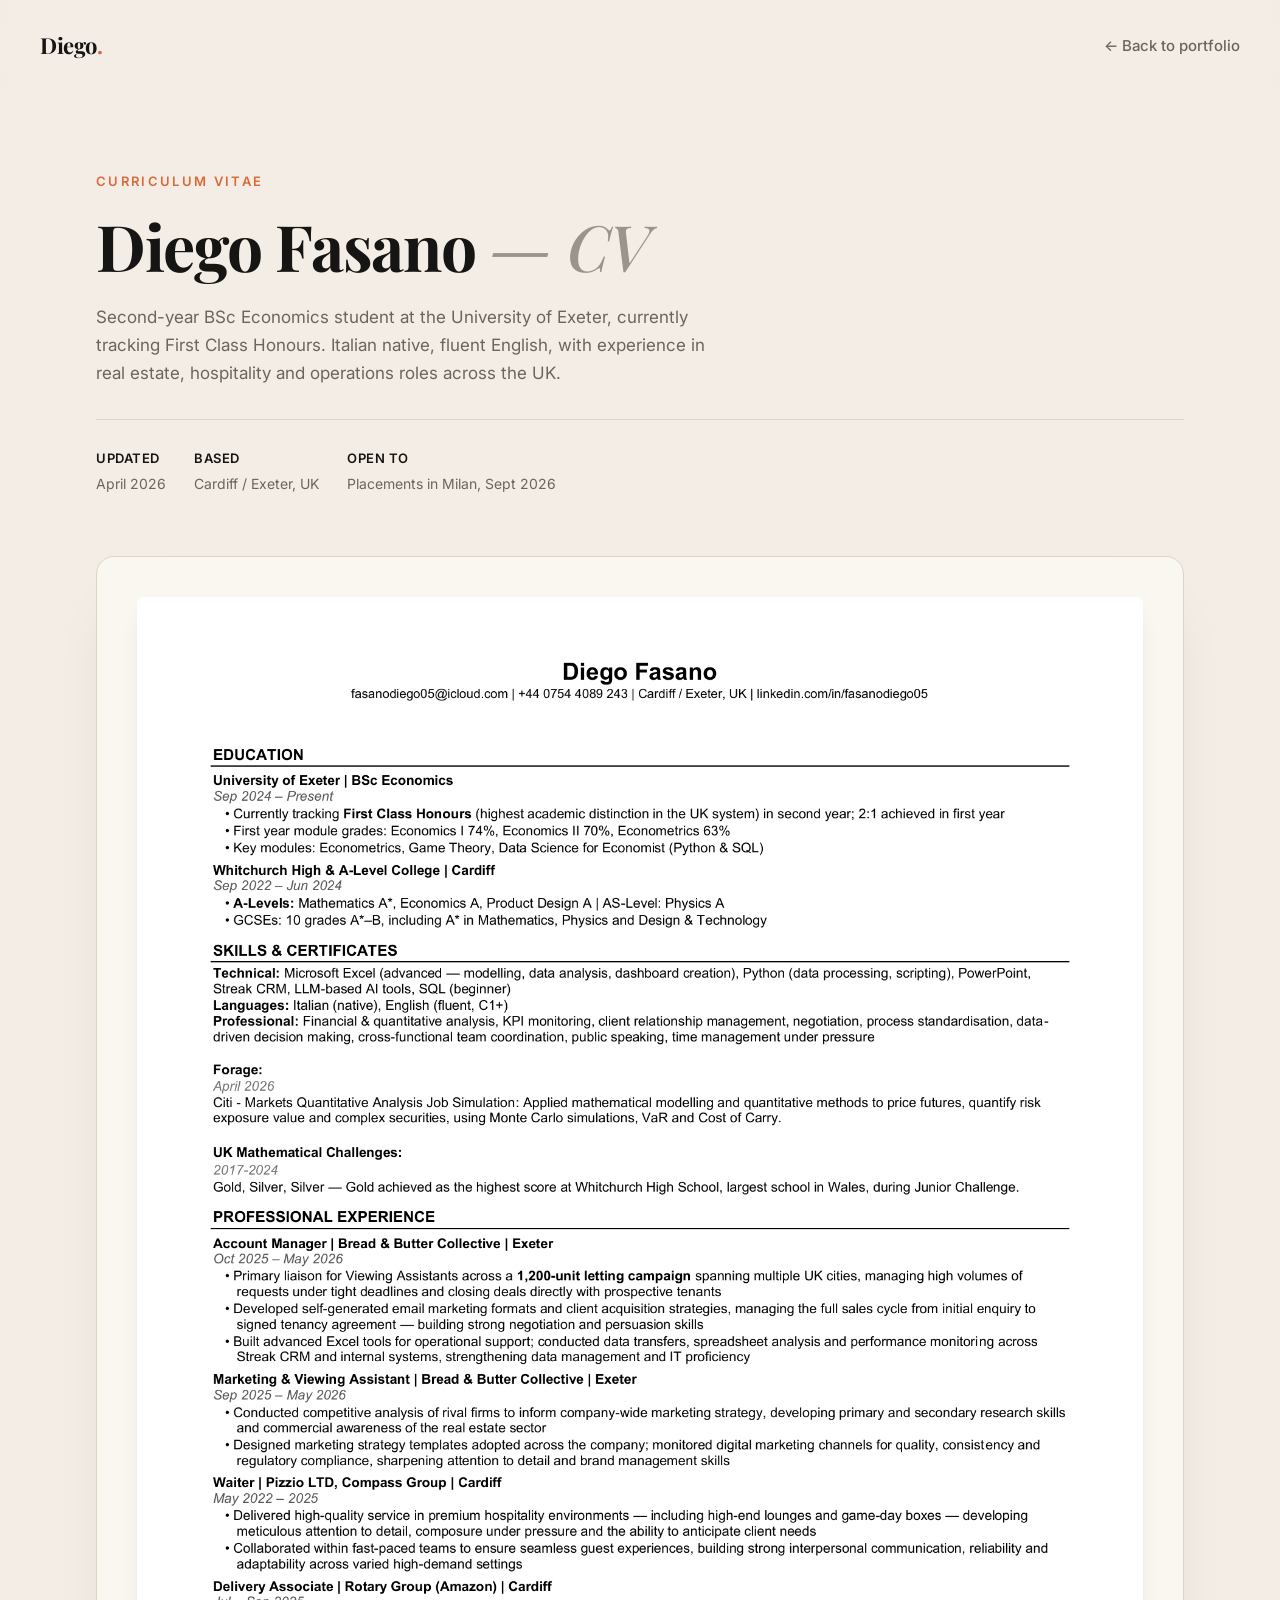
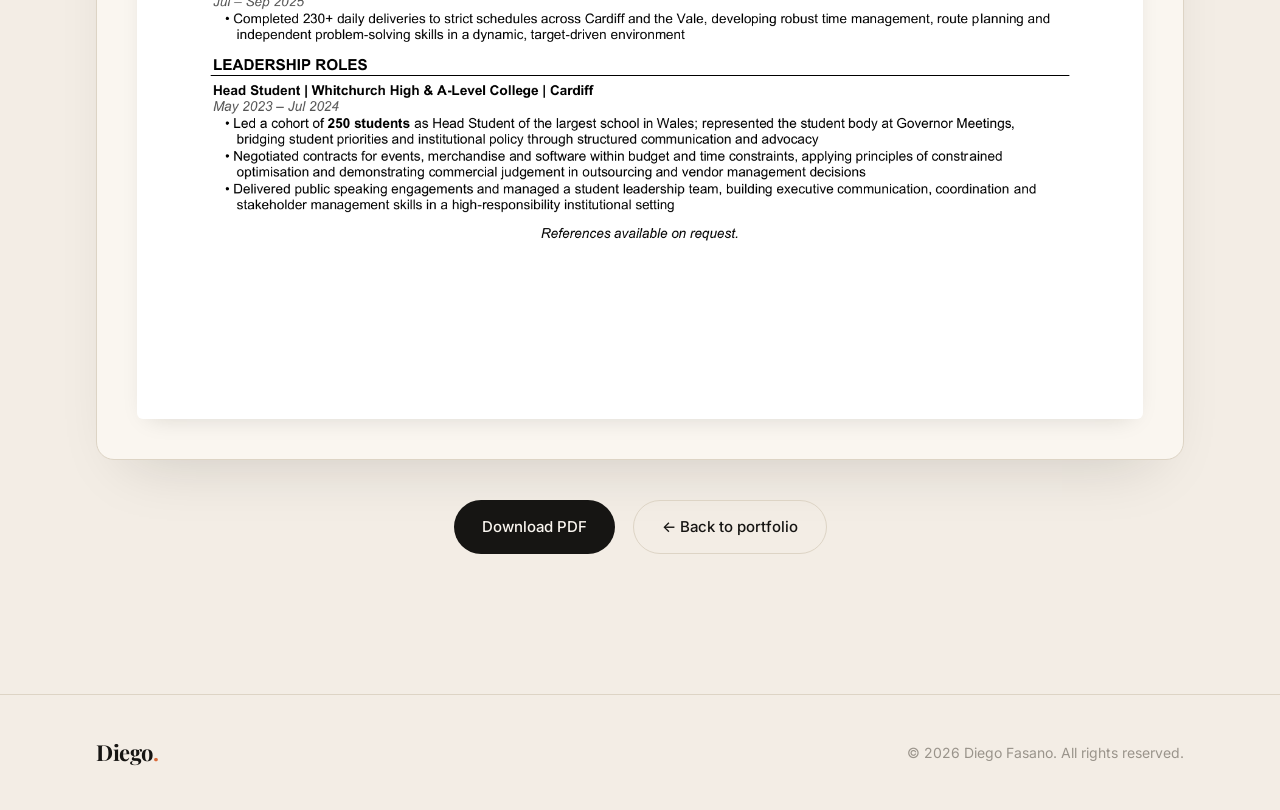
==== cv/index.html @ b3195803 "Initial commit: portfolio site with CV and certificate pages" ====
<!DOCTYPE html>
<html lang="en">
<head>
<meta charset="UTF-8">
<meta name="viewport" content="width=device-width, initial-scale=1.0">
<title>Curriculum Vitae — Diego Fasano</title>
<link rel="preconnect" href="https://fonts.googleapis.com">
<link rel="preconnect" href="https://fonts.gstatic.com" crossorigin>
<link href="https://fonts.googleapis.com/css2?family=Playfair+Display:ital,wght@0,400;0,600;0,700;1,400;1,500&family=Inter:wght@300;400;500;600&display=swap" rel="stylesheet">
<style>
  :root {
    --bg: #f3ede5;
    --bg-alt: #ebe3d8;
    --ink: #161513;
    --ink-soft: #6b655e;
    --ink-mute: #9a948b;
    --accent: #d96a3a;
    --line: #ddd4c5;
    --card: #faf6f0;
  }
  * { box-sizing: border-box; margin: 0; padding: 0; }
  html { scroll-behavior: smooth; }
  body {
    font-family: 'Inter', -apple-system, BlinkMacSystemFont, sans-serif;
    background: var(--bg);
    color: var(--ink);
    font-size: 16px;
    line-height: 1.6;
    -webkit-font-smoothing: antialiased;
  }
  .wrap { max-width: 1200px; margin: 0 auto; padding: 0 56px; }

  nav.top {
    position: sticky; top: 0; z-index: 50;
    background: rgba(243,237,229,0.85);
    backdrop-filter: blur(10px);
    -webkit-backdrop-filter: blur(10px);
  }
  nav.top .row {
    display: flex; align-items: center; justify-content: space-between;
    padding: 28px 0;
  }
  .brand {
    font-family: 'Playfair Display', serif;
    font-weight: 700;
    font-size: 22px;
    letter-spacing: -0.02em;
    color: var(--ink);
    text-decoration: none;
  }
  .brand span { color: var(--accent); }
  .back {
    color: var(--ink-soft);
    text-decoration: none;
    font-size: 15px;
    font-weight: 500;
    transition: color 0.2s ease;
  }
  .back:hover { color: var(--ink); }

  section.cv { padding: 80px 0 60px; }
  .eyebrow {
    font-size: 13px;
    font-weight: 600;
    letter-spacing: 0.18em;
    text-transform: uppercase;
    color: var(--accent);
    margin-bottom: 20px;
  }
  h1.title {
    font-family: 'Playfair Display', serif;
    font-size: clamp(40px, 5vw, 64px);
    line-height: 1.05;
    letter-spacing: -0.02em;
    font-weight: 700;
    color: var(--ink);
    max-width: 800px;
  }
  h1.title em {
    font-style: italic;
    font-weight: 500;
    color: var(--ink-mute);
  }
  .meta {
    color: var(--ink-soft);
    font-size: 17px;
    margin-top: 24px;
    max-width: 640px;
    line-height: 1.65;
  }
  .meta-row {
    display: flex; flex-wrap: wrap; gap: 28px;
    margin-top: 32px;
    padding-top: 28px;
    border-top: 1px solid var(--line);
    color: var(--ink-soft);
    font-size: 14px;
  }
  .meta-row strong {
    color: var(--ink);
    display: block;
    font-weight: 600;
    margin-bottom: 4px;
    font-size: 13px;
    letter-spacing: 0.04em;
    text-transform: uppercase;
  }

  .frame {
    margin-top: 60px;
    background: var(--card);
    border: 1px solid var(--line);
    border-radius: 18px;
    padding: 40px;
    box-shadow: 0 30px 60px -32px rgba(22,21,19,0.18);
  }
  .frame img {
    width: 100%;
    height: auto;
    display: block;
    border-radius: 6px;
    box-shadow: 0 8px 24px -12px rgba(22,21,19,0.18);
  }

  .actions {
    display: flex; gap: 18px; flex-wrap: wrap;
    margin-top: 40px;
    justify-content: center;
  }
  .btn {
    display: inline-flex; align-items: center; gap: 10px;
    padding: 14px 28px;
    background: var(--ink); color: #faf6f0;
    border-radius: 999px;
    font-weight: 500; font-size: 15px;
    text-decoration: none;
    transition: transform 0.2s ease, background 0.2s ease;
  }
  .btn:hover { background: #000; transform: translateY(-1px); }
  .btn.ghost {
    background: transparent;
    color: var(--ink);
    border: 1px solid var(--line);
  }
  .btn.ghost:hover {
    background: var(--bg-alt);
    border-color: var(--ink-soft);
  }

  footer {
    border-top: 1px solid var(--line);
    margin-top: 80px;
    padding: 40px 0;
  }
  .foot-row {
    display: flex; justify-content: space-between; align-items: center;
    color: var(--ink-mute); font-size: 14px;
  }

  @media (max-width: 860px) {
    .wrap { padding: 0 24px; }
    .frame { padding: 18px; }
    section.cv { padding: 40px 0; }
  }
</style>
</head>
<body>

<nav class="top">
  <div class="wrap row">
    <a href="../" class="brand">Diego<span>.</span></a>
    <a href="../" class="back">← Back to portfolio</a>
  </div>
</nav>

<section class="cv">
  <div class="wrap">
    <div class="eyebrow">Curriculum Vitae</div>
    <h1 class="title">Diego Fasano <em>— CV</em></h1>
    <p class="meta">
      Second-year BSc Economics student at the University of Exeter, currently tracking
      First Class Honours. Italian native, fluent English, with experience in real estate,
      hospitality and operations roles across the UK.
    </p>
    <div class="meta-row">
      <div>
        <strong>Updated</strong>
        April 2026
      </div>
      <div>
        <strong>Based</strong>
        Cardiff / Exeter, UK
      </div>
      <div>
        <strong>Open to</strong>
        Placements in Milan, Sept 2026
      </div>
    </div>

    <div class="frame">
      <img src="../images/cv.png" alt="Diego Fasano — Curriculum Vitae">
    </div>

    <div class="actions">
      <a href="../Diego_Fasano_CV.pdf" download class="btn">Download PDF</a>
      <a href="../" class="btn ghost">← Back to portfolio</a>
    </div>
  </div>
</section>

<footer>
  <div class="wrap foot-row">
    <a href="../" class="brand">Diego<span>.</span></a>
    <div>© 2026 Diego Fasano. All rights reserved.</div>
  </div>
</footer>

</body>
</html>
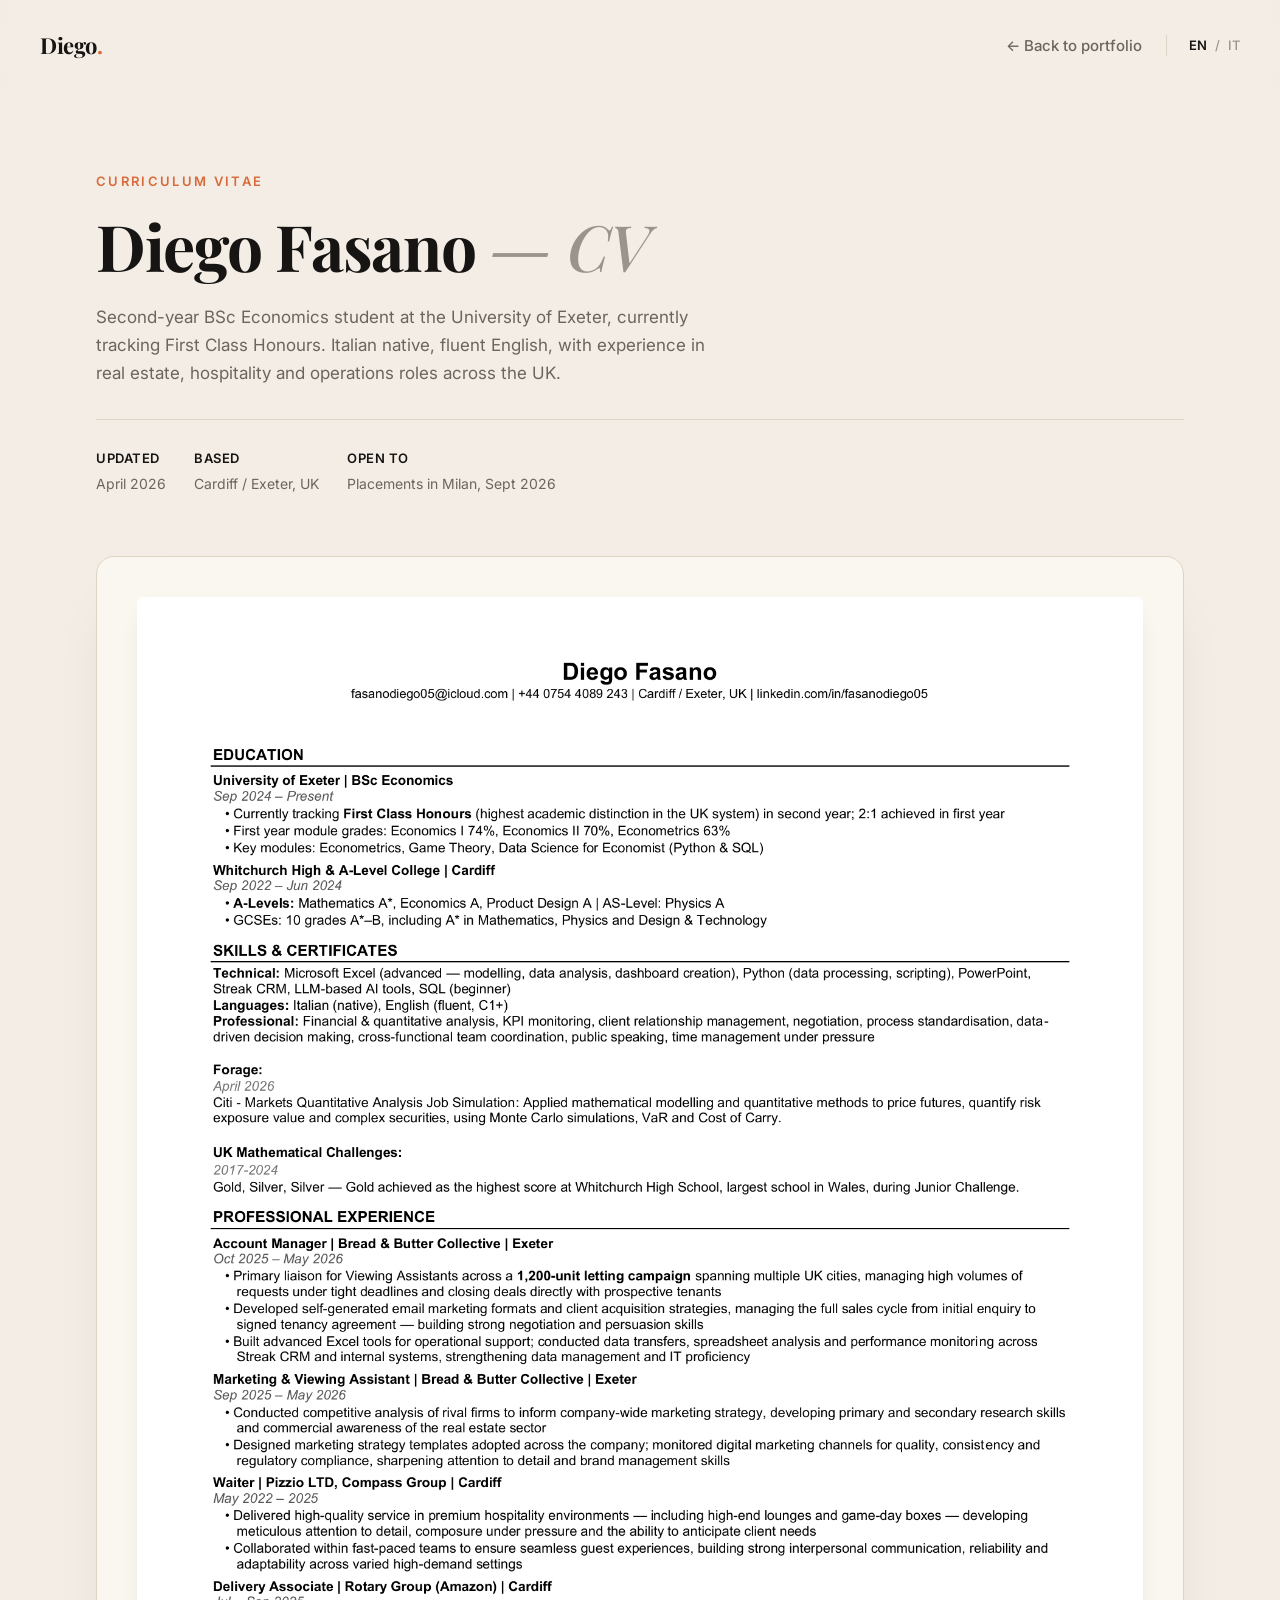
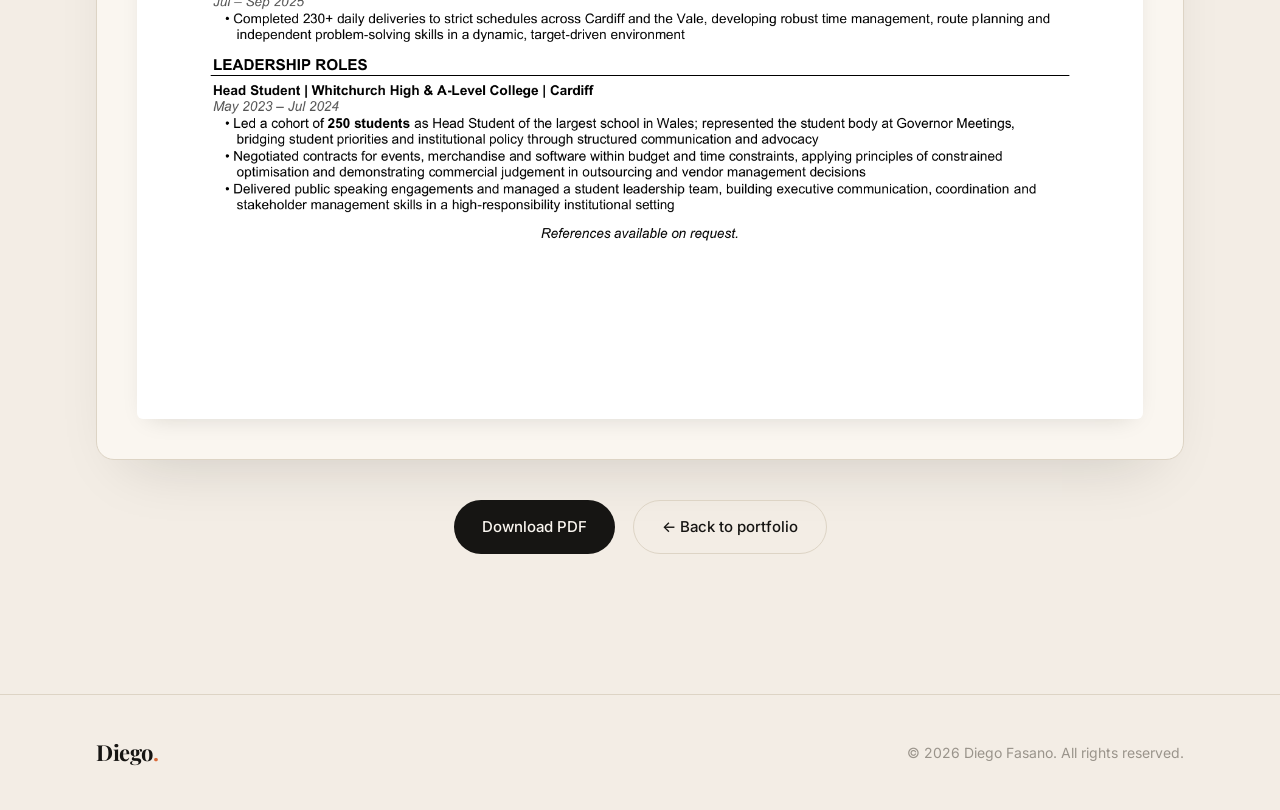
==== commit 3dab5998: "t push -u origin mainAdd Italian /it/ mirror and EN/IT language toggle" ====
--- a/cv/index.html
+++ b/cv/index.html
@@ -57,6 +57,18 @@
     transition: color 0.2s ease;
   }
   .back:hover { color: var(--ink); }
+  .nav-end { display: flex; align-items: center; gap: 24px; }
+  .lang-toggle {
+    display: flex; align-items: center; gap: 8px;
+    font-size: 13px; font-weight: 500; color: var(--ink-mute);
+    padding-left: 22px; border-left: 1px solid var(--line);
+  }
+  .lang-toggle a {
+    color: var(--ink-mute); text-decoration: none;
+    transition: color 0.2s ease;
+  }
+  .lang-toggle a:hover { color: var(--ink); }
+  .lang-toggle .active { color: var(--ink); font-weight: 600; }
 
   section.cv { padding: 80px 0 60px; }
   .eyebrow {
@@ -161,6 +173,8 @@
     .wrap { padding: 0 24px; }
     .frame { padding: 18px; }
     section.cv { padding: 40px 0; }
+    .lang-toggle { padding-left: 14px; }
+    .nav-end { gap: 14px; }
   }
 </style>
 </head>
@@ -169,7 +183,14 @@
 <nav class="top">
   <div class="wrap row">
     <a href="../" class="brand">Diego<span>.</span></a>
-    <a href="../" class="back">← Back to portfolio</a>
+    <div class="nav-end">
+      <a href="../" class="back">← Back to portfolio</a>
+      <div class="lang-toggle">
+        <span class="active">EN</span>
+        <span>/</span>
+        <a href="../it/cv/">IT</a>
+      </div>
+    </div>
   </div>
 </nav>
 
